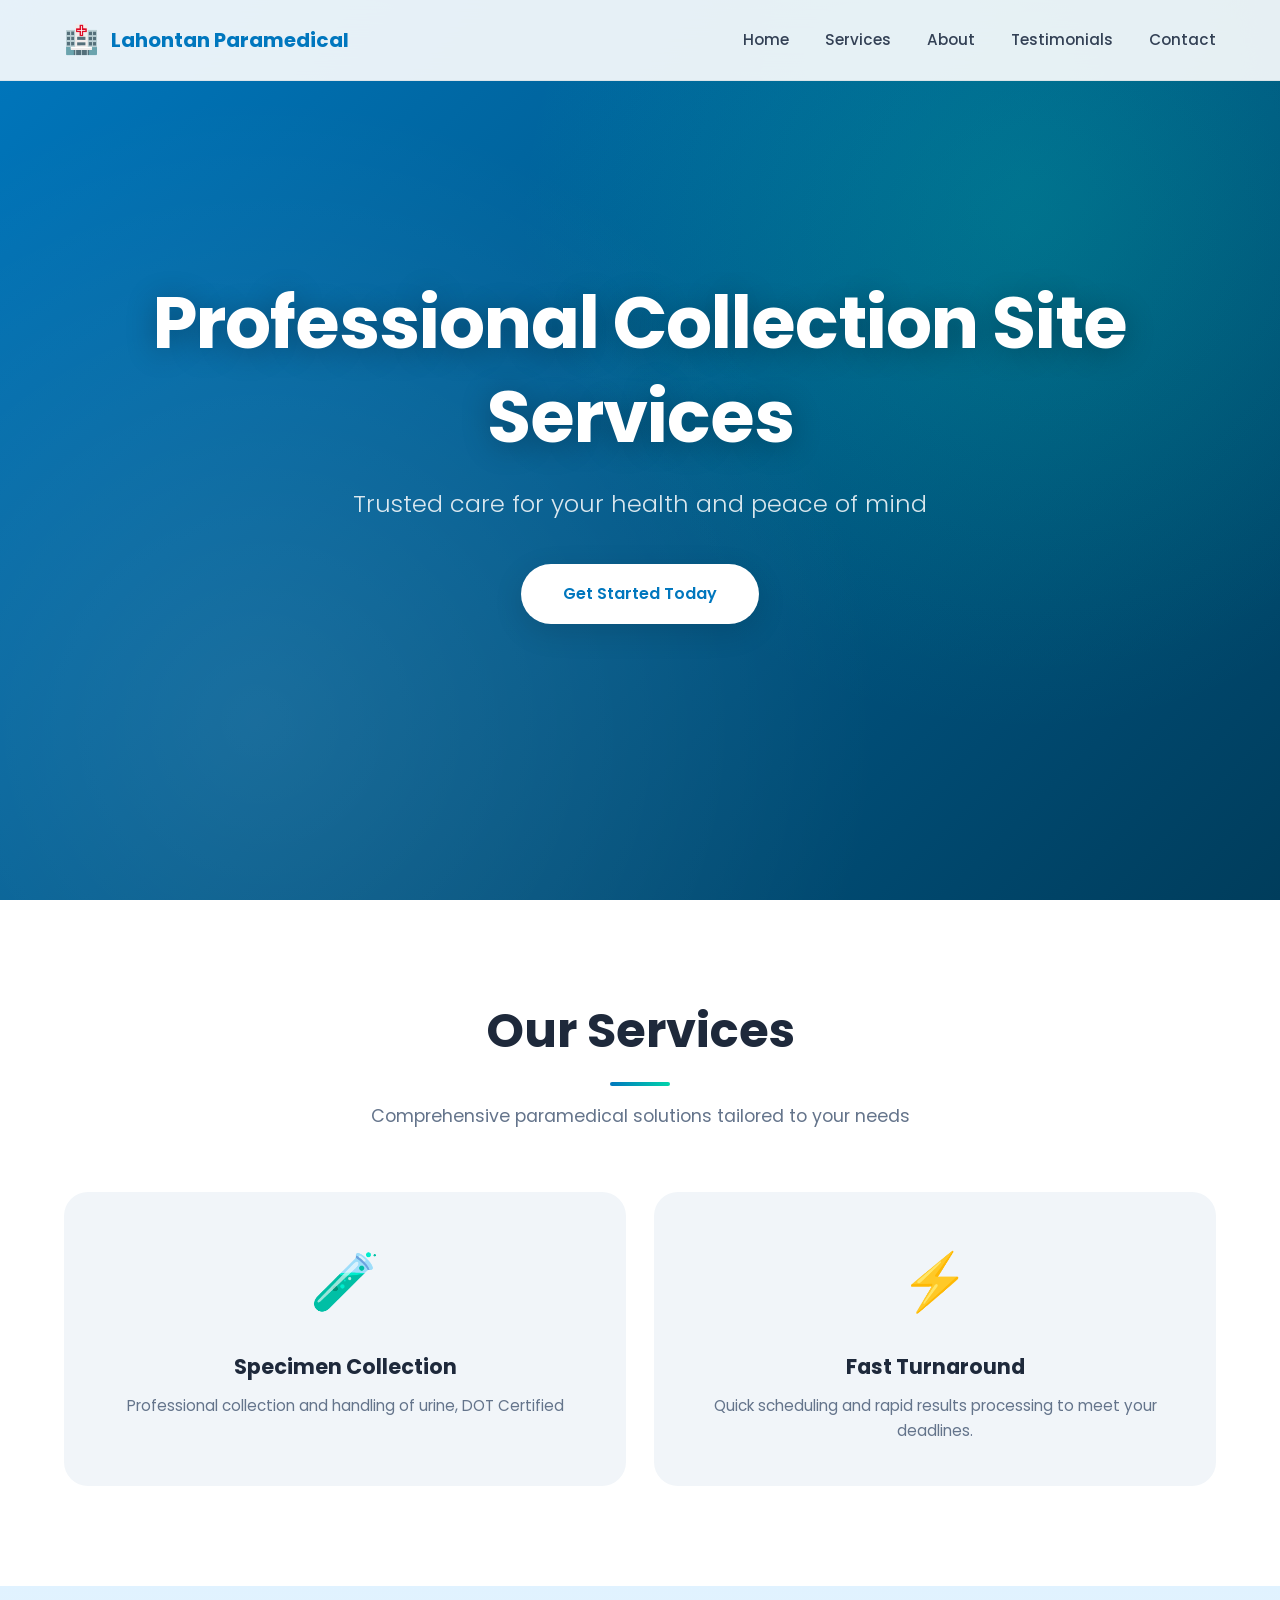
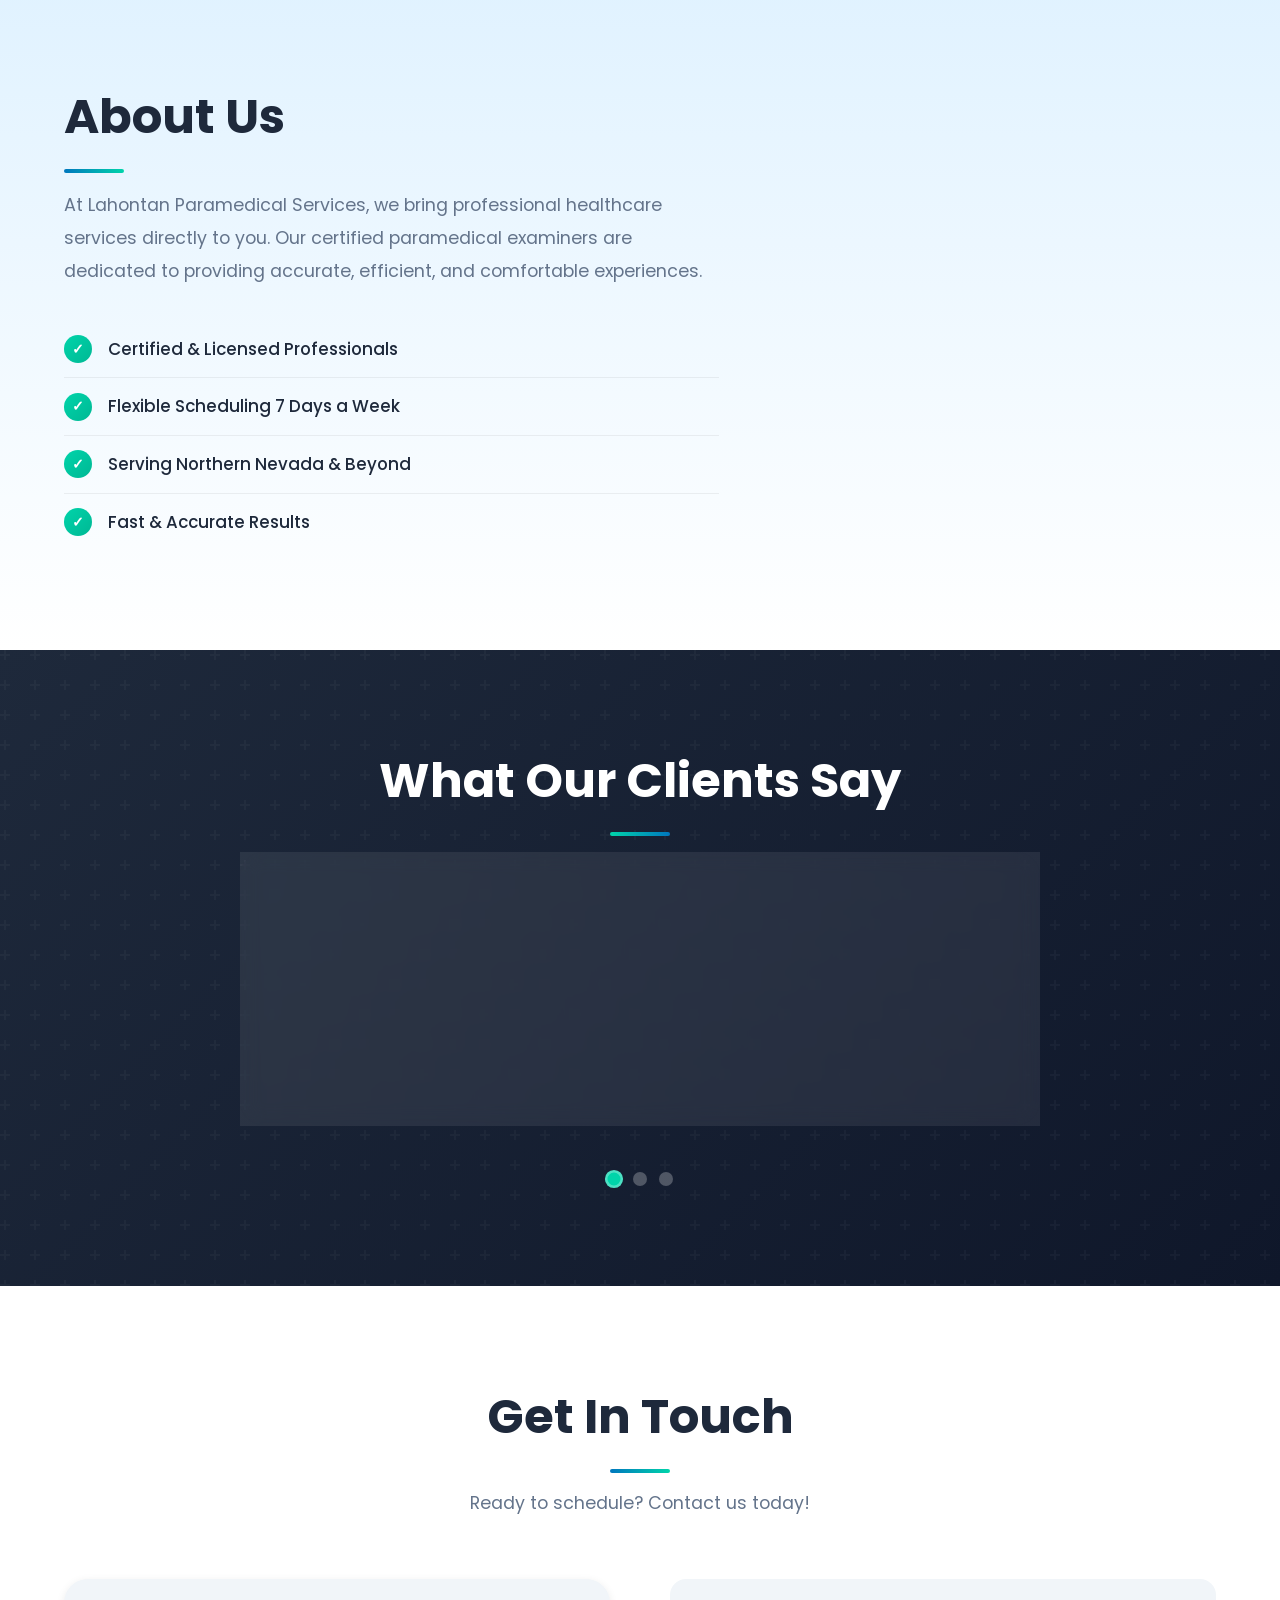
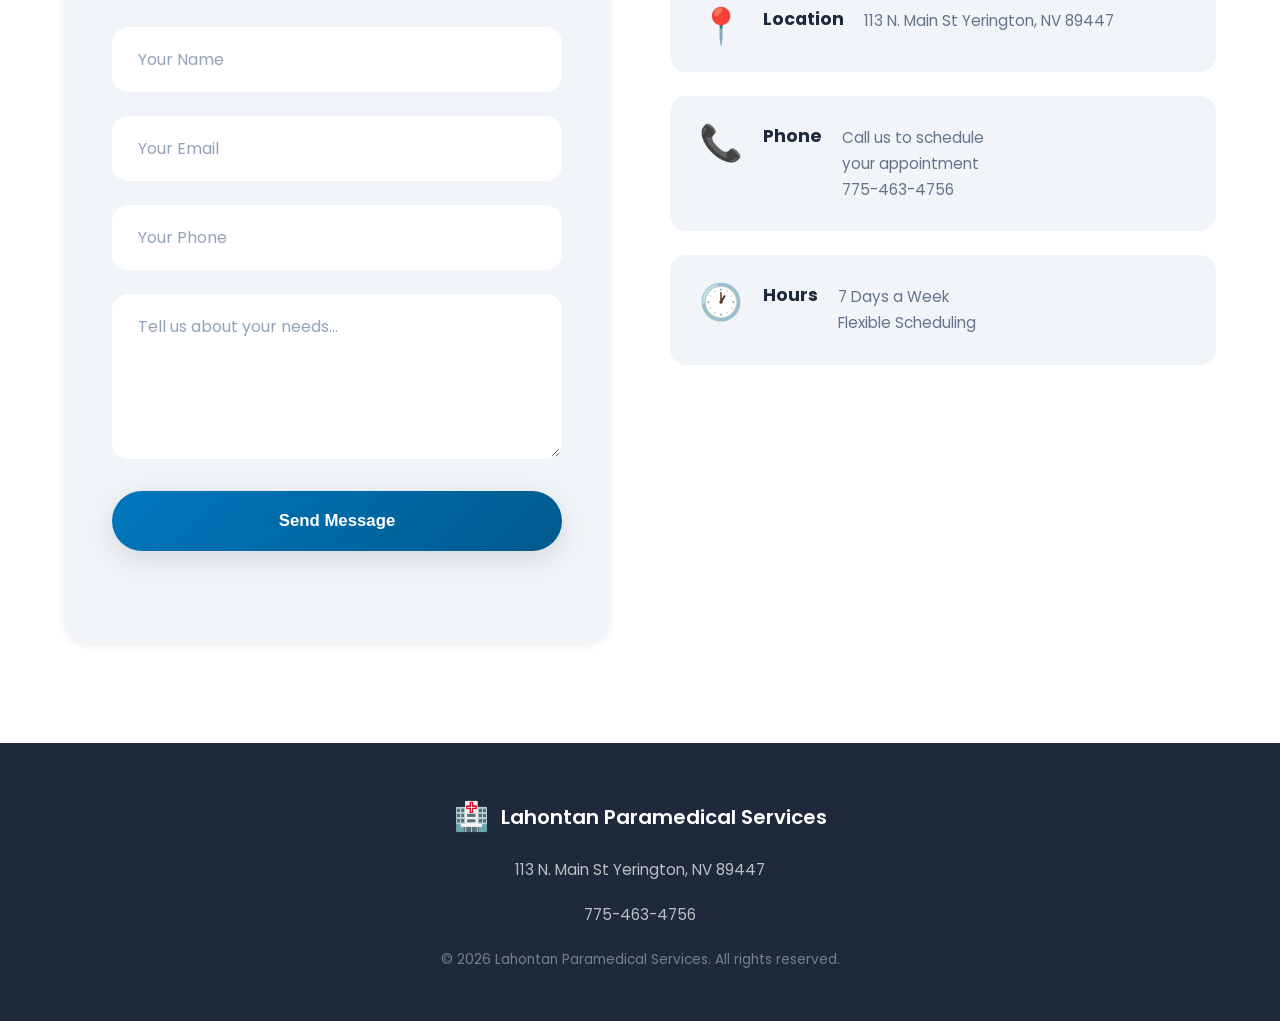
==== paramedical-services-site/index.html @ 7f1a9f90 "Second commit" ====
<!DOCTYPE html>
<html lang="en">
<head>
    <meta charset="UTF-8">
    <meta name="viewport" content="width=device-width, initial-scale=1.0">
    <title>Lahontan Paramedical Services</title>
    <link rel="stylesheet" href="css/styles.css">
    <link rel="stylesheet" href="css/responsive.css">
    <link href="https://fonts.googleapis.com/css2?family=Poppins:wght@300;400;600;700&display=swap" rel="stylesheet">
</head>
<body class="Site">
    <!-- Navigation -->
    <header id="header">
        <div class="nav-container">
            <div class="logo">
                <span class="logo-icon">🏥</span>
                <span class="logo-text">Lahontan Paramedical</span>
            </div>
            <nav class="nav-menu">
                <a href="#home">Home</a>
                <a href="#services">Services</a>
                <a href="#about">About</a>
                <a href="#testimonials">Testimonials</a>
                <a href="#contact">Contact</a>
            </nav>
            <button class="menu-toggle" aria-label="Toggle menu">
                <span></span>
                <span></span>
                <span></span>
            </button>
        </div>
    </header>

    <main class="Site-content">
        <!-- Hero Section -->
        <section id="home" class="hero">
            <div class="hero-content">
                <h1 class="hero-title">Professional  Collection Site Services</h1>
                <p class="hero-subtitle">Trusted care for your health and peace of mind</p>
                <a href="#contact" class="btn btn-primary pulse">Get Started Today</a>
            </div>
            <div class="hero-bg"></div>
        </section>

        <!-- Services Section -->
        <section id="services" class="section services">
            <div class="container">
                <h2 class="section-title">Our Services</h2>
                <p class="section-subtitle">Comprehensive paramedical solutions tailored to your needs</p>
                
                <div class="services-grid">
                    <div class="service-card">
                        <div class="service-icon">🧪</div>
                        <h3>Specimen Collection</h3>
                        <p>Professional collection and handling of urine, DOT Certified</p>
                    </div>
                     <div class="service-card">
                        <div class="service-icon">⚡</div>
                        <h3>Fast Turnaround</h3>
                        <p>Quick scheduling and rapid results processing to meet your deadlines.</p>
                    </div>
                </div>
            </div>
        </section>

        <!-- About Section -->
        <section id="about" class="section about">
            <div class="container">
                <div class="about-grid">
                    <div class="about-content">
                        <h2 class="section-title">About Us</h2>
                        <p>At Lahontan Paramedical Services, we bring professional healthcare services directly to you. Our certified paramedical examiners are dedicated to providing accurate, efficient, and comfortable experiences.</p>
                        <ul class="about-list">
                            <li><span class="check">✓</span> Certified & Licensed Professionals</li>
                            <li><span class="check">✓</span> Flexible Scheduling 7 Days a Week</li>
                            <li><span class="check">✓</span> Serving Northern Nevada & Beyond</li>
                            <li><span class="check">✓</span> Fast & Accurate Results</li>
                        </ul>
                    </div>
                    <!-- <div class="about-stats">
                        <div class="stat-card">
                            <span class="stat-number" data-count="5000">0</span>
                            <span class="stat-label">Exams Completed</span>
                        </div>
                        <div class="stat-card">
                            <span class="stat-number" data-count="15">0</span>
                            <span class="stat-label">Years Experience</span>
                        </div>
                        <div class="stat-card">
                            <span class="stat-number" data-count="98">0</span>
                            <span class="stat-label">% Satisfaction</span>
                        </div>
                    </div> -->
                </div>
            </div>
        </section>

        <!-- Testimonials Section -->
        <section id="testimonials" class="section testimonials">
            <div class="container">
                <h2 class="section-title">What Our Clients Say</h2>
                <div class="testimonials-slider">
                    <div class="testimonial-card active">
                        <p class="testimonial-text">"Incredibly professional and made the whole process so easy. Came right to my office and was done in 20 minutes!"</p>
                        <div class="testimonial-author">
                            <span class="author-name">— Sarah M.</span>
                            <span class="author-title">Insurance Applicant</span>
                        </div>
                    </div>
                    <div class="testimonial-card">
                        <p class="testimonial-text">"Best paramedical service I've used. Quick scheduling, friendly examiner, and fast results. Highly recommend!"</p>
                        <div class="testimonial-author">
                            <span class="author-name">— James T.</span>
                            <span class="author-title">Business Owner</span>
                        </div>
                    </div>
                    <div class="testimonial-card">
                        <p class="testimonial-text">"They worked around my busy schedule and made the exam comfortable. Very impressed with the professionalism."</p>
                        <div class="testimonial-author">
                            <span class="author-name">— Maria L.</span>
                            <span class="author-title">Healthcare Professional</span>
                        </div>
                    </div>
                </div>
                <div class="testimonial-dots">
                    <span class="dot active" data-index="0"></span>
                    <span class="dot" data-index="1"></span>
                    <span class="dot" data-index="2"></span>
                </div>
            </div>
        </section>

        <!-- Contact Section -->
        <section id="contact" class="section contact">
            <div class="container">
                <h2 class="section-title">Get In Touch</h2>
                <p class="section-subtitle">Ready to schedule? Contact us today!</p>
                
                <div class="contact-grid">
                    <form id="contact-form" class="contact-form" action="https://formspree.io/f/xjgaydbq" method="POST">
                        <div class="form-group">
                            <input type="text" name="name" placeholder="Your Name" required>
                        </div>
                        <div class="form-group">
                            <input type="email" name="email" placeholder="Your Email" required>
                        </div>
                        <div class="form-group">
                            <input type="tel" name="phone" placeholder="Your Phone">
                        </div>
                        <div class="form-group">
                            <textarea name="message" placeholder="Tell us about your needs..." rows="5" required></textarea>
                        </div>
                        <input type="hidden" name="_subject" value="New Contact - Lahontan Paramedical">
                        <button type="submit" class="btn btn-primary">Send Message</button>
                        <p id="response-message" class="response-message"></p>
                    </form>
                    <div class="contact-info">
                        <div class="info-card">
                            <span class="info-icon">📍</span>
                            <h4>Location</h4>
                            <p>113 N. Main St Yerington, NV 89447</p>
                        </div>
                        <div class="info-card">
                            <span class="info-icon">📞</span>
                            <h4>Phone</h4>
                            <p>Call us to schedule<br>your appointment<br>775-463-4756</p>
                        </div>
                        <div class="info-card">
                            <span class="info-icon">🕐</span>
                            <h4>Hours</h4>
                            <p>7 Days a Week<br>Flexible Scheduling</p>
                        </div>
                    </div>
                </div>
            </div>
        </section>
    </main>

    <!-- Footer -->
    <footer class="site-footer">
        <div class="container">
            <div class="footer-content">
                <div class="footer-logo">
                    <span class="logo-icon">🏥</span>
                    <span>Lahontan Paramedical Services</span>
                </div>
                <p class="footer-address">113 N. Main St Yerington, NV 89447</p>
                <p class="footer-address">775-463-4756</p>
                <p class="footer-copy">&copy; 2026 Lahontan Paramedical Services. All rights reserved.</p>
            </div>
        </div>
    </footer>

    <script src="js/main.js"></script>
</body>
</html>
---- paramedical-services-site/css/styles.css ----
/* === dev styles === */
:root {
    --primary: #0077be;
    --primary-dark: #005a8c;
    --primary-light: #e0f2ff;
    --secondary: #00d4aa;
    --secondary-dark: #00b894;
    --accent: #ff7043;
    --dark: #1e293b;
    --dark-light: #334155;
    --gray: #64748b;
    --gray-light: #94a3b8;
    --light: #f1f5f9;
    --white: #ffffff;
    
    --shadow-sm: 0 2px 8px rgba(0, 0, 0, 0.08);
    --shadow-md: 0 8px 30px rgba(0, 0, 0, 0.12);
    --shadow-lg: 0 20px 50px rgba(0, 0, 0, 0.15);
    --shadow-glow: 0 0 40px rgba(0, 119, 190, 0.3);
    
    --ease-out: cubic-bezier(0.33, 1, 0.68, 1);
    --ease-in-out: cubic-bezier(0.65, 0, 0.35, 1);
    --bounce: cubic-bezier(0.34, 1.56, 0.64, 1);
    
    --radius-sm: 8px;
    --radius-md: 16px;
    --radius-lg: 24px;
    --radius-full: 50px;
}

/* === Reset & Base === */
*,
*::before,
*::after {
    margin: 0;
    padding: 0;
    box-sizing: border-box;
}

html {
    scroll-behavior: smooth;
    font-size: 16px;
}

body {
    font-family: 'Poppins', -apple-system, BlinkMacSystemFont, 'Segoe UI', sans-serif;
    background: var(--light);
    color: var(--dark);
    line-height: 1.7;
    overflow-x: hidden;
    -webkit-font-smoothing: antialiased;
}

/* === Sticky Footer === */
.Site {
    display: flex;
    min-height: 100vh;
    flex-direction: column;
}

.Site-content {
    flex: 1;
}

/* === Typography === */
h1, h2, h3, h4 {
    font-weight: 700;
    line-height: 1.3;
    color: var(--dark);
}

p {
    color: var(--gray);
}

a {
    text-decoration: none;
    color: inherit;
    transition: color 0.3s var(--ease-out);
}

/* === Container === */
.container {
    max-width: 1200px;
    margin: 0 auto;
    padding: 0 24px;
}

/* === Header & Navigation === */
#header {
    position: fixed;
    top: 0;
    left: 0;
    right: 0;
    z-index: 1000;
    background: rgba(255, 255, 255, 0.9);
    backdrop-filter: blur(20px);
    -webkit-backdrop-filter: blur(20px);
    border-bottom: 1px solid rgba(0, 0, 0, 0.05);
    transition: all 0.4s var(--ease-out);
}

#header.scrolled {
    background: var(--white);
    box-shadow: var(--shadow-md);
}

.nav-container {
    max-width: 1200px;
    margin: 0 auto;
    padding: 16px 24px;
    display: flex;
    justify-content: space-between;
    align-items: center;
}

.logo {
    display: flex;
    align-items: center;
    gap: 12px;
    font-weight: 700;
    font-size: 1.25rem;
    color: var(--primary);
}

.logo-icon {
    font-size: 1.75rem;
    animation: heartbeat 2s ease-in-out infinite;
}

@keyframes heartbeat {
    0%, 100% { transform: scale(1); }
    10% { transform: scale(1.1); }
    20% { transform: scale(1); }
    30% { transform: scale(1.1); }
    40% { transform: scale(1); }
}

.nav-menu {
    display: flex;
    gap: 36px;
}

.nav-menu a {
    font-weight: 500;
    font-size: 0.95rem;
    color: var(--dark-light);
    position: relative;
    padding: 8px 0;
}

.nav-menu a::before {
    content: '';
    position: absolute;
    bottom: 0;
    left: 50%;
    width: 0;
    height: 3px;
    background: linear-gradient(90deg, var(--primary), var(--secondary));
    border-radius: 3px;
    transition: all 0.3s var(--bounce);
    transform: translateX(-50%);
}

.nav-menu a:hover {
    color: var(--primary);
}

.nav-menu a:hover::before {
    width: 100%;
}

.menu-toggle {
    display: none;
    flex-direction: column;
    gap: 6px;
    background: none;
    border: none;
    cursor: pointer;
    padding: 8px;
    z-index: 1001;
}

.menu-toggle span {
    display: block;
    width: 28px;
    height: 3px;
    background: var(--dark);
    border-radius: 3px;
    transition: all 0.3s var(--ease-out);
    transform-origin: center;
}

.menu-toggle.active span:nth-child(1) {
    transform: rotate(45deg) translateY(6px) translateX(6px);
}

.menu-toggle.active span:nth-child(2) {
    opacity: 0;
    transform: scaleX(0);
}

.menu-toggle.active span:nth-child(3) {
    transform: rotate(-45deg) translateY(-6px) translateX(6px);
}

/* === Hero Section === */
.hero {
    min-height: 100vh;
    display: flex;
    align-items: center;
    justify-content: center;
    position: relative;
    background: linear-gradient(135deg, var(--primary) 0%, var(--primary-dark) 50%, #003d5c 100%);
    overflow: hidden;
}

.hero::before {
    content: '';
    position: absolute;
    top: -50%;
    right: -20%;
    width: 80%;
    height: 150%;
    background: radial-gradient(circle, rgba(0, 212, 170, 0.15) 0%, transparent 60%);
    animation: rotate 30s linear infinite;
}

@keyframes rotate {
    from { transform: rotate(0deg); }
    to { transform: rotate(360deg); }
}

.hero-bg {
    position: absolute;
    inset: 0;
    background-image: 
        radial-gradient(circle at 20% 80%, rgba(255, 255, 255, 0.1) 0%, transparent 50%),
        radial-gradient(circle at 80% 20%, rgba(0, 212, 170, 0.1) 0%, transparent 40%);
    animation: pulse-bg 8s ease-in-out infinite alternate;
}

@keyframes pulse-bg {
    0% { opacity: 0.5; }
    100% { opacity: 1; }
}

.hero-content {
    text-align: center;
    z-index: 2;
    padding: 24px;
    animation: fade-up 1s var(--ease-out) forwards;
    opacity: 0;
}

@keyframes fade-up {
    from {
        opacity: 0;
        transform: translateY(40px);
    }
    to {
        opacity: 1;
        transform: translateY(0);
    }
}

.hero-title {
    font-size: clamp(2.5rem, 7vw, 4.5rem);
    color: var(--white);
    margin-bottom: 20px;
    text-shadow: 0 4px 30px rgba(0, 0, 0, 0.3);
    letter-spacing: -1px;
}

.hero-subtitle {
    font-size: clamp(1.1rem, 2.5vw, 1.5rem);
    color: rgba(255, 255, 255, 0.85);
    margin-bottom: 40px;
    font-weight: 300;
}

/* === Buttons === */
.btn {
    display: inline-flex;
    align-items: center;
    justify-content: center;
    padding: 16px 42px;
    border-radius: var(--radius-full);
    font-weight: 600;
    font-size: 1rem;
    border: none;
    cursor: pointer;
    transition: all 0.4s var(--ease-out);
    position: relative;
    overflow: hidden;
}

.btn-primary {
    background: var(--white);
    color: var(--primary);
    box-shadow: var(--shadow-md);
}

.btn-primary::before {
    content: '';
    position: absolute;
    inset: 0;
    background: linear-gradient(135deg, var(--secondary), var(--primary));
    opacity: 0;
    transition: opacity 0.4s var(--ease-out);
}

.btn-primary:hover {
    transform: translateY(-4px);
    box-shadow: var(--shadow-lg), var(--shadow-glow);
    color: var(--white);
}

.btn-primary:hover::before {
    opacity: 1;
}

.btn-primary span,
.btn-primary:not(:has(span)) {
    position: relative;
    z-index: 1;
}

.pulse {
    animation: glow-pulse 2.5s ease-in-out infinite;
}

@keyframes glow-pulse {
    0%, 100% { box-shadow: 0 0 0 0 rgba(255, 255, 255, 0.5); }
    50% { box-shadow: 0 0 0 20px rgba(255, 255, 255, 0); }
}

/* === Sections === */
.section {
    padding: 100px 24px;
}

.section-title {
    font-size: clamp(2rem, 4vw, 3rem);
    text-align: center;
    margin-bottom: 16px;
    position: relative;
}

.section-title::after {
    content: '';
    display: block;
    width: 60px;
    height: 4px;
    background: linear-gradient(90deg, var(--primary), var(--secondary));
    border-radius: 4px;
    margin: 20px auto 0;
}

.section-subtitle {
    text-align: center;
    font-size: 1.1rem;
    color: var(--gray);
    margin-bottom: 60px;
    max-width: 600px;
    margin-left: auto;
    margin-right: auto;
}

/* === Services Section === */
.services {
    background: var(--white);
}

.services-grid {
    display: grid;
    grid-template-columns: repeat(auto-fit, minmax(320px, 1fr));
    gap: 28px;
}

.service-card {
    background: var(--light);
    padding: 40px 32px;
    border-radius: var(--radius-lg);
    text-align: center;
    border: 2px solid transparent;
    transition: all 0.4s var(--ease-out);
    position: relative;
}

.service-card::before {
    content: '';
    position: absolute;
    inset: -2px;
    border-radius: var(--radius-lg);
    background: linear-gradient(135deg, var(--primary), var(--secondary));
    opacity: 0;
    z-index: -1;
    transition: opacity 0.4s var(--ease-out);
}

.service-card:hover {
    background: var(--white);
    transform: translateY(-8px);
    box-shadow: var(--shadow-lg);
}

.service-card:hover::before {
    opacity: 1;
}

.service-icon {
    font-size: 3.5rem;
    margin-bottom: 24px;
    display: inline-block;
    animation: float 3s ease-in-out infinite;
    animation-delay: calc(var(--i, 0) * 0.2s);
}

.service-card:nth-child(1) .service-icon { --i: 0; }
.service-card:nth-child(2) .service-icon { --i: 1; }
.service-card:nth-child(3) .service-icon { --i: 2; }
.service-card:nth-child(4) .service-icon { --i: 3; }
.service-card:nth-child(5) .service-icon { --i: 4; }
.service-card:nth-child(6) .service-icon { --i: 5; }

@keyframes float {
    0%, 100% { transform: translateY(0); }
    50% { transform: translateY(-10px); }
}

.service-card h3 {
    font-size: 1.3rem;
    margin-bottom: 12px;
    color: var(--dark);
}

.service-card p {
    font-size: 0.95rem;
    line-height: 1.7;
}

/* === About Section === */
.about {
    background: linear-gradient(180deg, var(--primary-light) 0%, var(--white) 100%);
}

.about-grid {
    display: grid;
    grid-template-columns: 1.2fr 0.8fr;
    gap: 60px;
    align-items: center;
}

.about-content .section-title {
    text-align: left;
}

.about-content .section-title::after {
    margin: 20px 0 0;
}

.about-content > p {
    font-size: 1.1rem;
    line-height: 1.9;
    margin-bottom: 32px;
}

.about-list {
    list-style: none;
}

.about-list li {
    display: flex;
    align-items: center;
    gap: 16px;
    padding: 14px 0;
    font-weight: 500;
    font-size: 1.05rem;
    color: var(--dark);
    border-bottom: 1px solid rgba(0, 0, 0, 0.06);
}

.about-list li:last-child {
    border-bottom: none;
}

.check {
    display: flex;
    align-items: center;
    justify-content: center;
    width: 28px;
    height: 28px;
    background: linear-gradient(135deg, var(--secondary), var(--secondary-dark));
    color: var(--white);
    border-radius: 50%;
    font-size: 0.9rem;
    font-weight: 700;
}

.about-stats {
    display: grid;
    gap: 20px;
}

.stat-card {
    background: var(--white);
    padding: 32px;
    border-radius: var(--radius-md);
    text-align: center;
    box-shadow: var(--shadow-md);
    transition: all 0.4s var(--ease-out);
}

.stat-card:hover {
    transform: scale(1.03);
    box-shadow: var(--shadow-lg);
}

.stat-number {
    display: block;
    font-size: 3rem;
    font-weight: 700;
    background: linear-gradient(135deg, var(--primary), var(--secondary));
    -webkit-background-clip: text;
    -webkit-text-fill-color: transparent;
    background-clip: text;
    margin-bottom: 8px;
}

.stat-label {
    font-size: 0.95rem;
    color: var(--gray);
    font-weight: 500;
}

/* === Testimonials Section === */
.testimonials {
    background: linear-gradient(135deg, var(--dark) 0%, #0f172a 100%);
    color: var(--white);
    position: relative;
    overflow: hidden;
}

.testimonials::before {
    content: '';
    position: absolute;
    top: 0;
    left: 0;
    right: 0;
    bottom: 0;
    background: url("data:image/svg+xml,%3Csvg width='60' height='60' viewBox='0 0 60 60' xmlns='http://www.w3.org/2000/svg'%3E%3Cg fill='none'%3E%3Cg fill='%23ffffff' fill-opacity='0.03'%3E%3Cpath d='M36 34v-4h-2v4h-4v2h4v4h2v-4h4v-2h-4zm0-30V0h-2v4h-4v2h4v4h2V6h4V4h-4zM6 34v-4H4v4H0v2h4v4h2v-4h4v-2H6zM6 4V0H4v4H0v2h4v4h2V6h4V4H6z'/%3E%3C/g%3E%3C/g%3E%3C/svg%3E");
}

.testimonials .section-title {
    color: var(--white);
}

.testimonials .section-title::after {
    background: linear-gradient(90deg, var(--secondary), var(--primary));
}

.testimonials-slider {
    max-width: 800px;
    margin: 0 auto;
    position: relative;
    min-height: 280px;
}

.testimonial-card {
    position: absolute;
    top: 0;
    left: 0;
    right: 0;
    opacity: 0;
    transform: translateX(60px) scale(0.95);
    transition: all 0.6s var(--ease-out);
    background: rgba(255, 255, 255, 0.08);
    backdrop-filter: blur(10px);
    padding: 48px;
    border-radius: var(--radius-lg);
    border: 1px solid rgba(255, 255, 255, 0.1);
}

.testimonial-card.active {
    opacity: 1;
    transform: translateX(0) scale(1);
}

.testimonial-text {
    font-size: 1.25rem;
    line-height: 1.9;
    margin-bottom: 28px;
    font-style: italic;
    color: rgba(255, 255, 255, 0.9);
}

.testimonial-text::before {
    content: '"';
    font-size: 4rem;
    color: var(--secondary);
    opacity: 0.5;
    line-height: 0;
    display: block;
    margin-bottom: 10px;
}

.author-name {
    display: block;
    font-weight: 600;
    color: var(--secondary);
    font-size: 1.1rem;
    margin-bottom: 4px;
}

.author-title {
    font-size: 0.9rem;
    color: rgba(255, 255, 255, 0.6);
}

.testimonial-dots {
    display: flex;
    justify-content: center;
    gap: 12px;
    margin-top: 40px;
    position: relative;
    z-index: 2;
}

.dot {
    width: 14px;
    height: 14px;
    border-radius: 50%;
    background: rgba(255, 255, 255, 0.25);
    cursor: pointer;
    transition: all 0.4s var(--bounce);
    border: 2px solid transparent;
}

.dot:hover {
    background: rgba(255, 255, 255, 0.4);
}

.dot.active {
    background: var(--secondary);
    transform: scale(1.3);
    border-color: rgba(255, 255, 255, 0.3);
}

/* === Contact Section === */
.contact {
    background: var(--white);
}

.contact-grid {
    display: grid;
    grid-template-columns: 1fr 1fr;
    gap: 60px;
    align-items: start;
}

.contact-form {
    background: var(--light);
    padding: 48px;
    border-radius: var(--radius-lg);
    box-shadow: var(--shadow-sm);
}

.form-group {
    margin-bottom: 24px;
}

.form-group input,
.form-group textarea {
    width: 100%;
    padding: 18px 24px;
    border: 2px solid transparent;
    border-radius: var(--radius-md);
    font-family: inherit;
    font-size: 1rem;
    background: var(--white);
    color: var(--dark);
    transition: all 0.3s var(--ease-out);
}

.form-group input::placeholder,
.form-group textarea::placeholder {
    color: var(--gray-light);
}

.form-group input:focus,
.form-group textarea:focus {
    outline: none;
    border-color: var(--primary);
    box-shadow: 0 0 0 4px var(--primary-light);
}

.form-group textarea {
    resize: vertical;
    min-height: 140px;
}

.contact-form .btn {
    width: 100%;
    padding: 20px;
    font-size: 1.05rem;
    background: linear-gradient(135deg, var(--primary), var(--primary-dark));
    color: var(--white);
}

.contact-form .btn:hover {
    transform: translateY(-3px);
    box-shadow: var(--shadow-lg), var(--shadow-glow);
}

.response-message {
    margin-top: 20px;
    text-align: center;
    font-weight: 600;
    min-height: 24px;
}

.response-message.success {
    color: var(--secondary-dark);
}

.response-message.error {
    color: var(--accent);
}

.contact-info {
    display: flex;
    flex-direction: column;
    gap: 24px;
}

.info-card {
    display: flex;
    align-items: flex-start;
    gap: 20px;
    background: var(--light);
    padding: 28px;
    border-radius: var(--radius-md);
    transition: all 0.4s var(--ease-out);
    border: 1px solid transparent;
}

.info-card:hover {
    background: var(--white);
    transform: translateX(8px);
    box-shadow: var(--shadow-md);
    border-color: var(--primary-light);
}

.info-icon {
    font-size: 2.2rem;
    line-height: 1;
}

.info-card h4 {
    font-size: 1.1rem;
    margin-bottom: 8px;
    color: var(--dark);
}

.info-card p {
    font-size: 0.95rem;
    line-height: 1.7;
}

/* === Footer === */
.site-footer {
    background: var(--dark);
    color: var(--white);
    padding: 50px 24px;
    text-align: center;
}

.footer-content {
    max-width: 600px;
    margin: 0 auto;
}

.footer-logo {
    display: inline-flex;
    align-items: center;
    gap: 12px;
    font-weight: 600;
    font-size: 1.25rem;
    margin-bottom: 16px;
    color: var(--white);
}

.footer-logo .logo-icon {
    animation: none;
}

.footer-address {
    color: rgba(255, 255, 255, 0.7);
    margin-bottom: 20px;
    font-size: 0.95rem;
}

.footer-copy {
    font-size: 0.85rem;
    color: rgba(255, 255, 255, 0.4);
}

/* === Scroll Reveal Animation === */
.reveal {
    opacity: 0;
    transform: translateY(40px);
    transition: all 0.8s var(--ease-out);
}

.reveal.visible {
    opacity: 1;
    transform: translateY(0);
}

.reveal.delay-1 { transition-delay: 0.1s; }
.reveal.delay-2 { transition-delay: 0.2s; }
.reveal.delay-3 { transition-delay: 0.3s; }
---- paramedical-services-site/css/responsive.css ----
@media (max-width: 1024px) {
    .about-grid {
        grid-template-columns: 1fr;
        gap: 50px;
    }
    
    .about-stats {
        grid-template-columns: repeat(3, 1fr);
    }
    
    .contact-grid {
        grid-template-columns: 1fr;
        gap: 40px;
    }
}

@media (max-width: 768px) {
    .nav-menu {
        position: fixed;
        top: 0;
        left: 0;
        right: 0;
        bottom: 0;
        background: var(--white);
        flex-direction: column;
        justify-content: center;
        align-items: center;
        gap: 0;
        opacity: 0;
        visibility: hidden;
        transition: all 0.4s var(--ease-out);
    }
    
    .nav-menu.active {
        opacity: 1;
        visibility: visible;
    }
    
    .nav-menu a {
        font-size: 1.5rem;
        padding: 20px;
    }
    
    .menu-toggle {
        display: flex;
    }
    
    .section {
        padding: 70px 20px;
    }
    
    .about-stats {
        grid-template-columns: 1fr;
    }
    
    .services-grid {
        grid-template-columns: 1fr;
    }
    
    .contact-form {
        padding: 32px 24px;
    }
    
    .testimonial-card {
        padding: 32px 24px;
    }
    
    .testimonial-text {
        font-size: 1.1rem;
    }
}

@media (max-width: 480px) {
    .hero-title {
        font-size: 2rem;
    }
    
    .btn {
        padding: 14px 32px;
    }
    
    .service-card {
        padding: 32px 24px;
    }
    
    .stat-number {
        font-size: 2.5rem;
    }
}
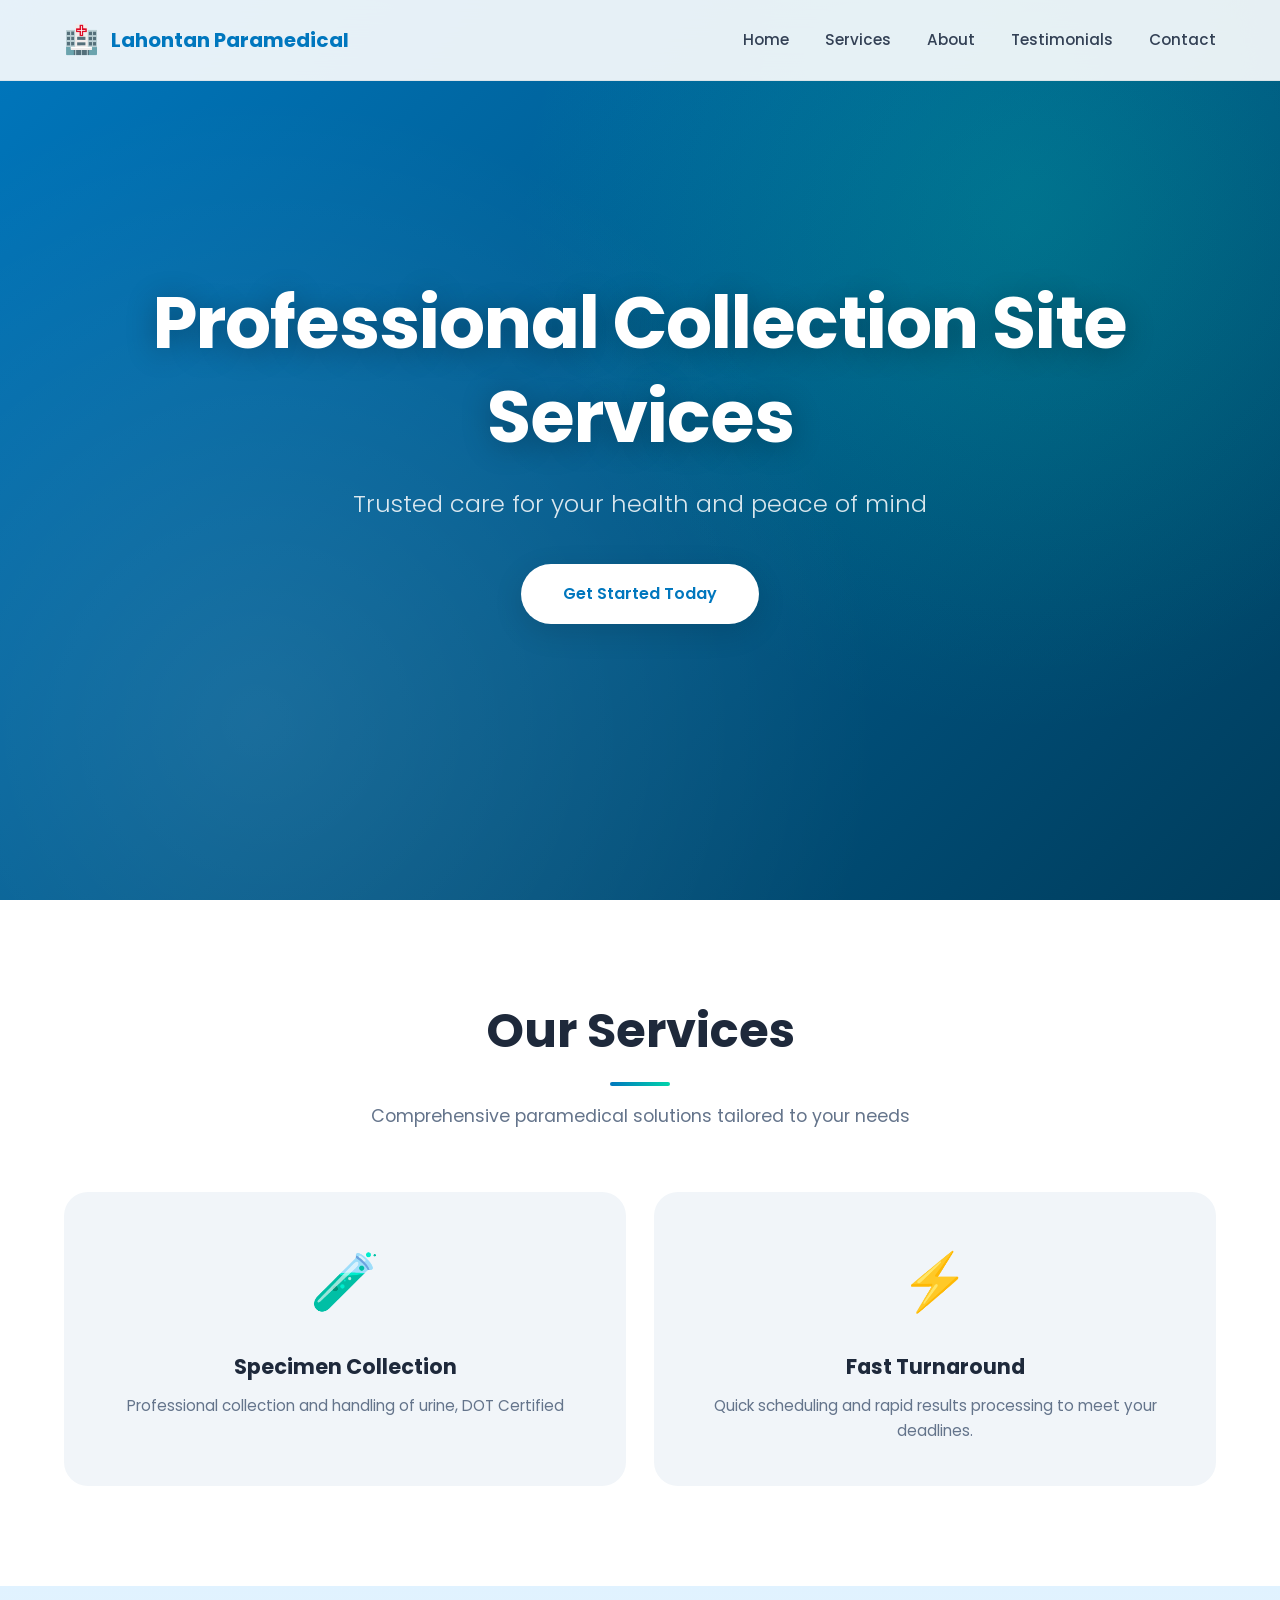
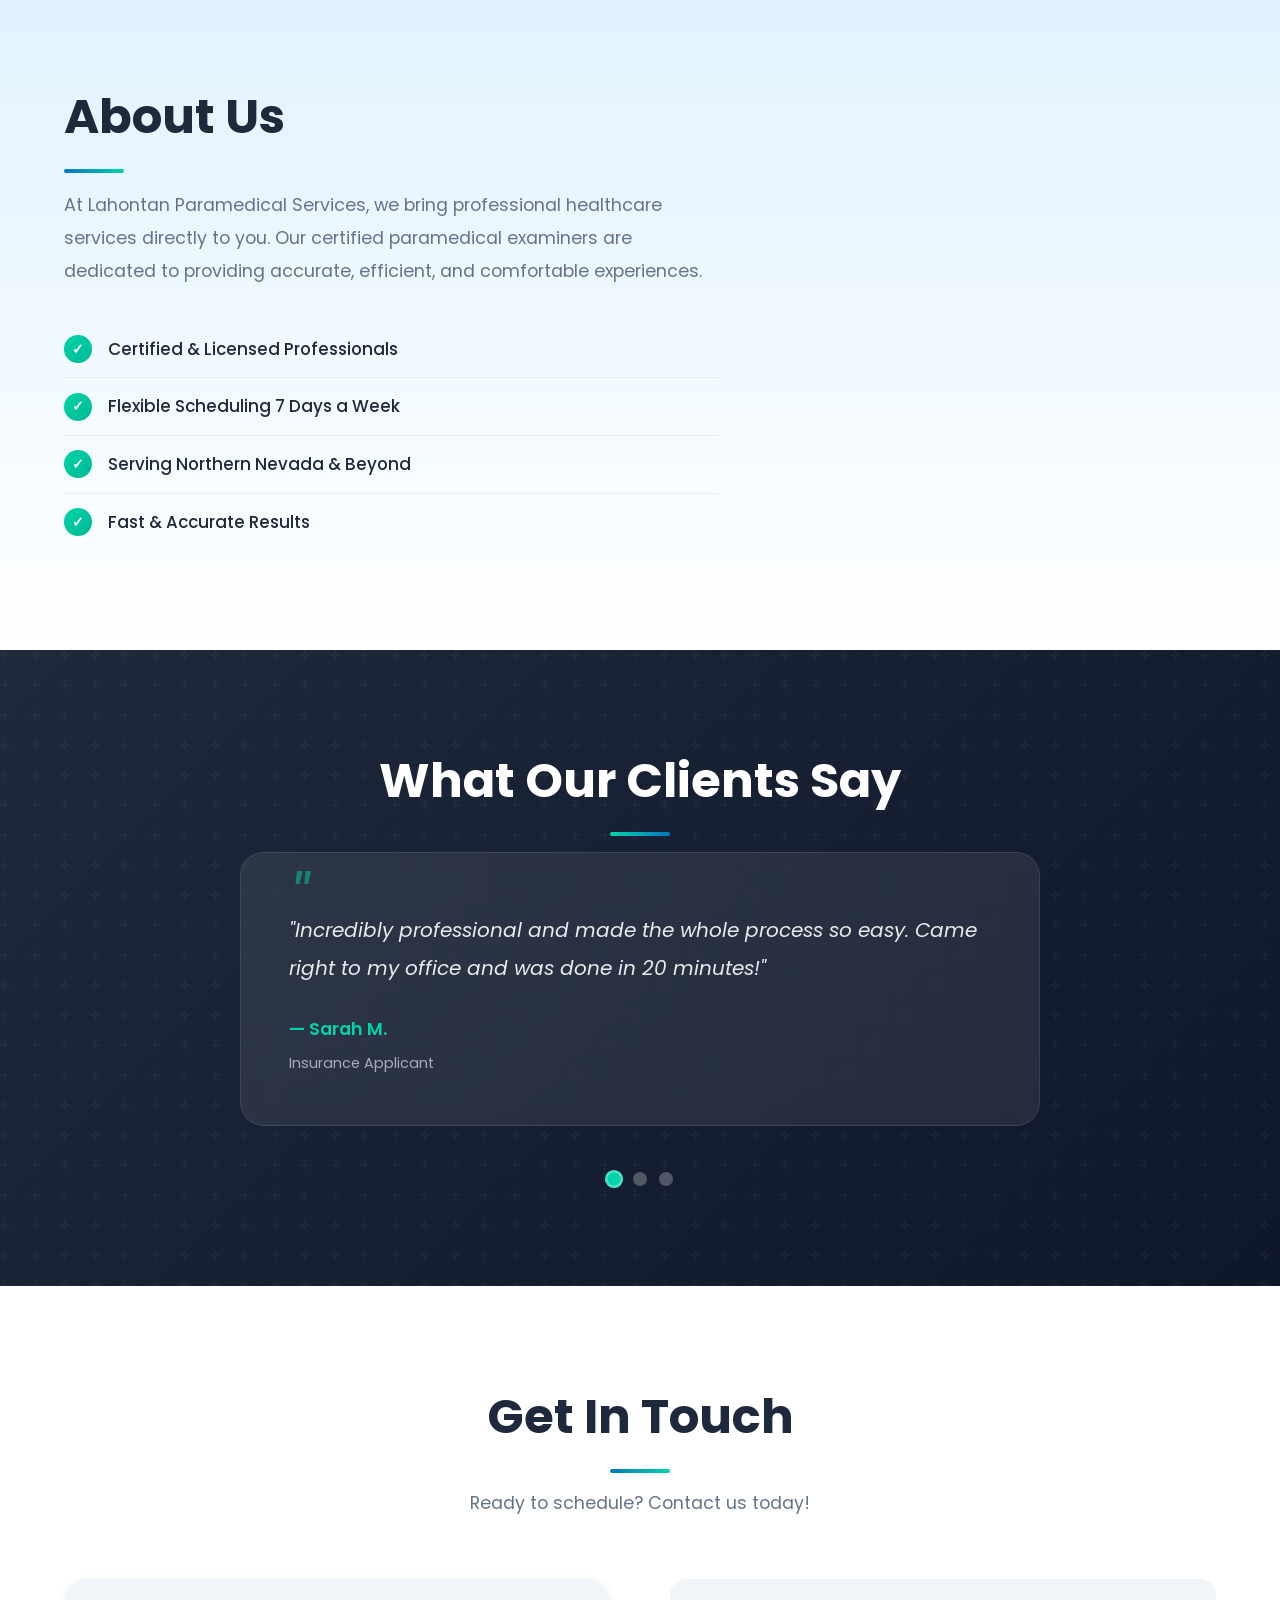
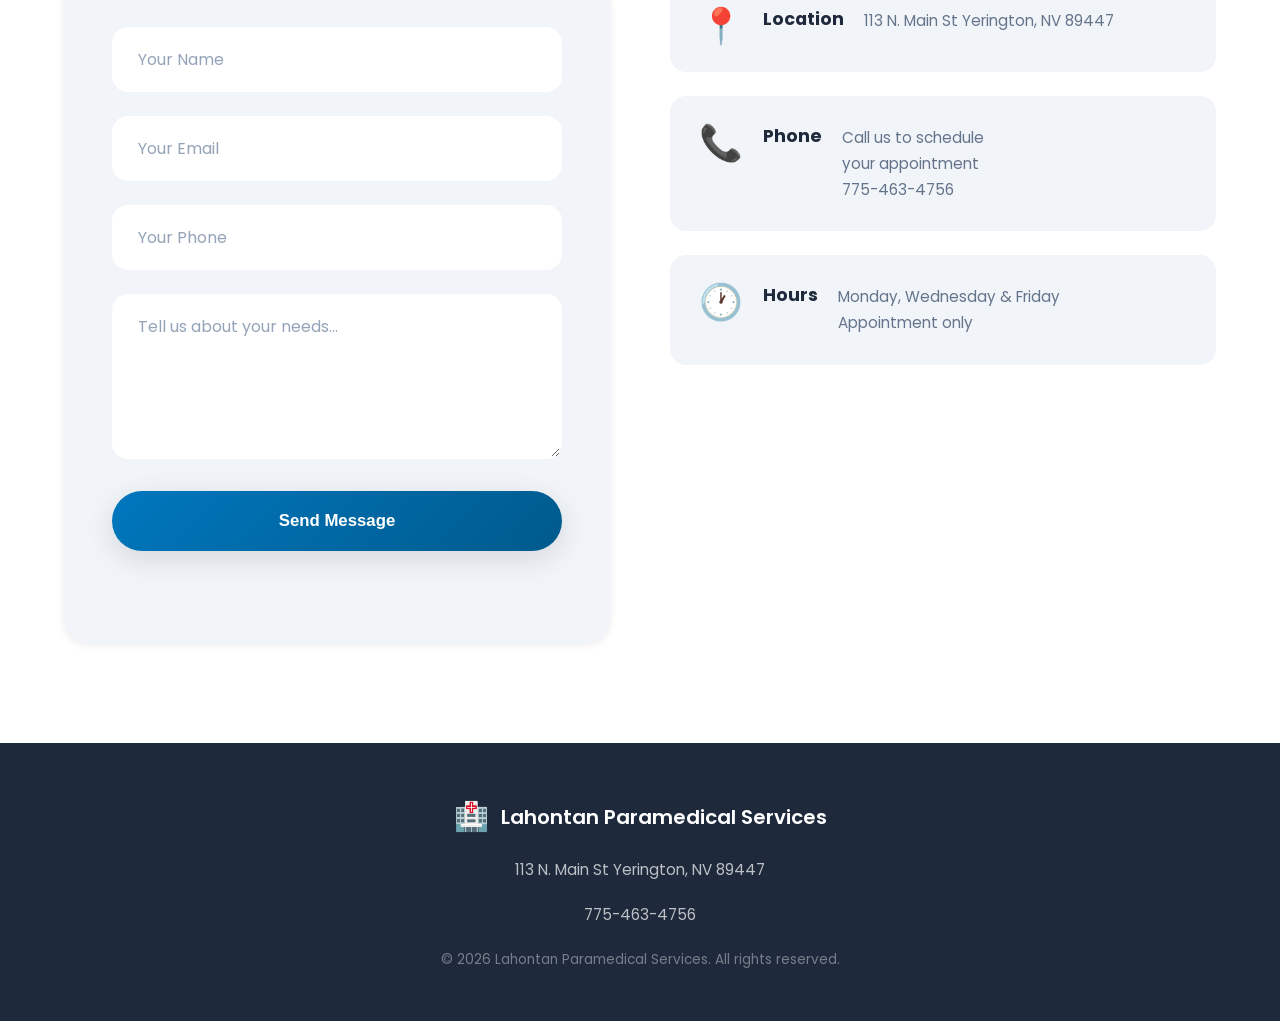
==== commit b64ec638: "huh" ====
--- a/paramedical-services-site/index.html
+++ b/paramedical-services-site/index.html
@@ -168,7 +168,7 @@
                         <div class="info-card">
                             <span class="info-icon">🕐</span>
                             <h4>Hours</h4>
-                            <p>7 Days a Week<br>Flexible Scheduling</p>
+                            <p>Monday, Wednesday & Friday<br>Appointment only</p>
                         </div>
                     </div>
                 </div>
